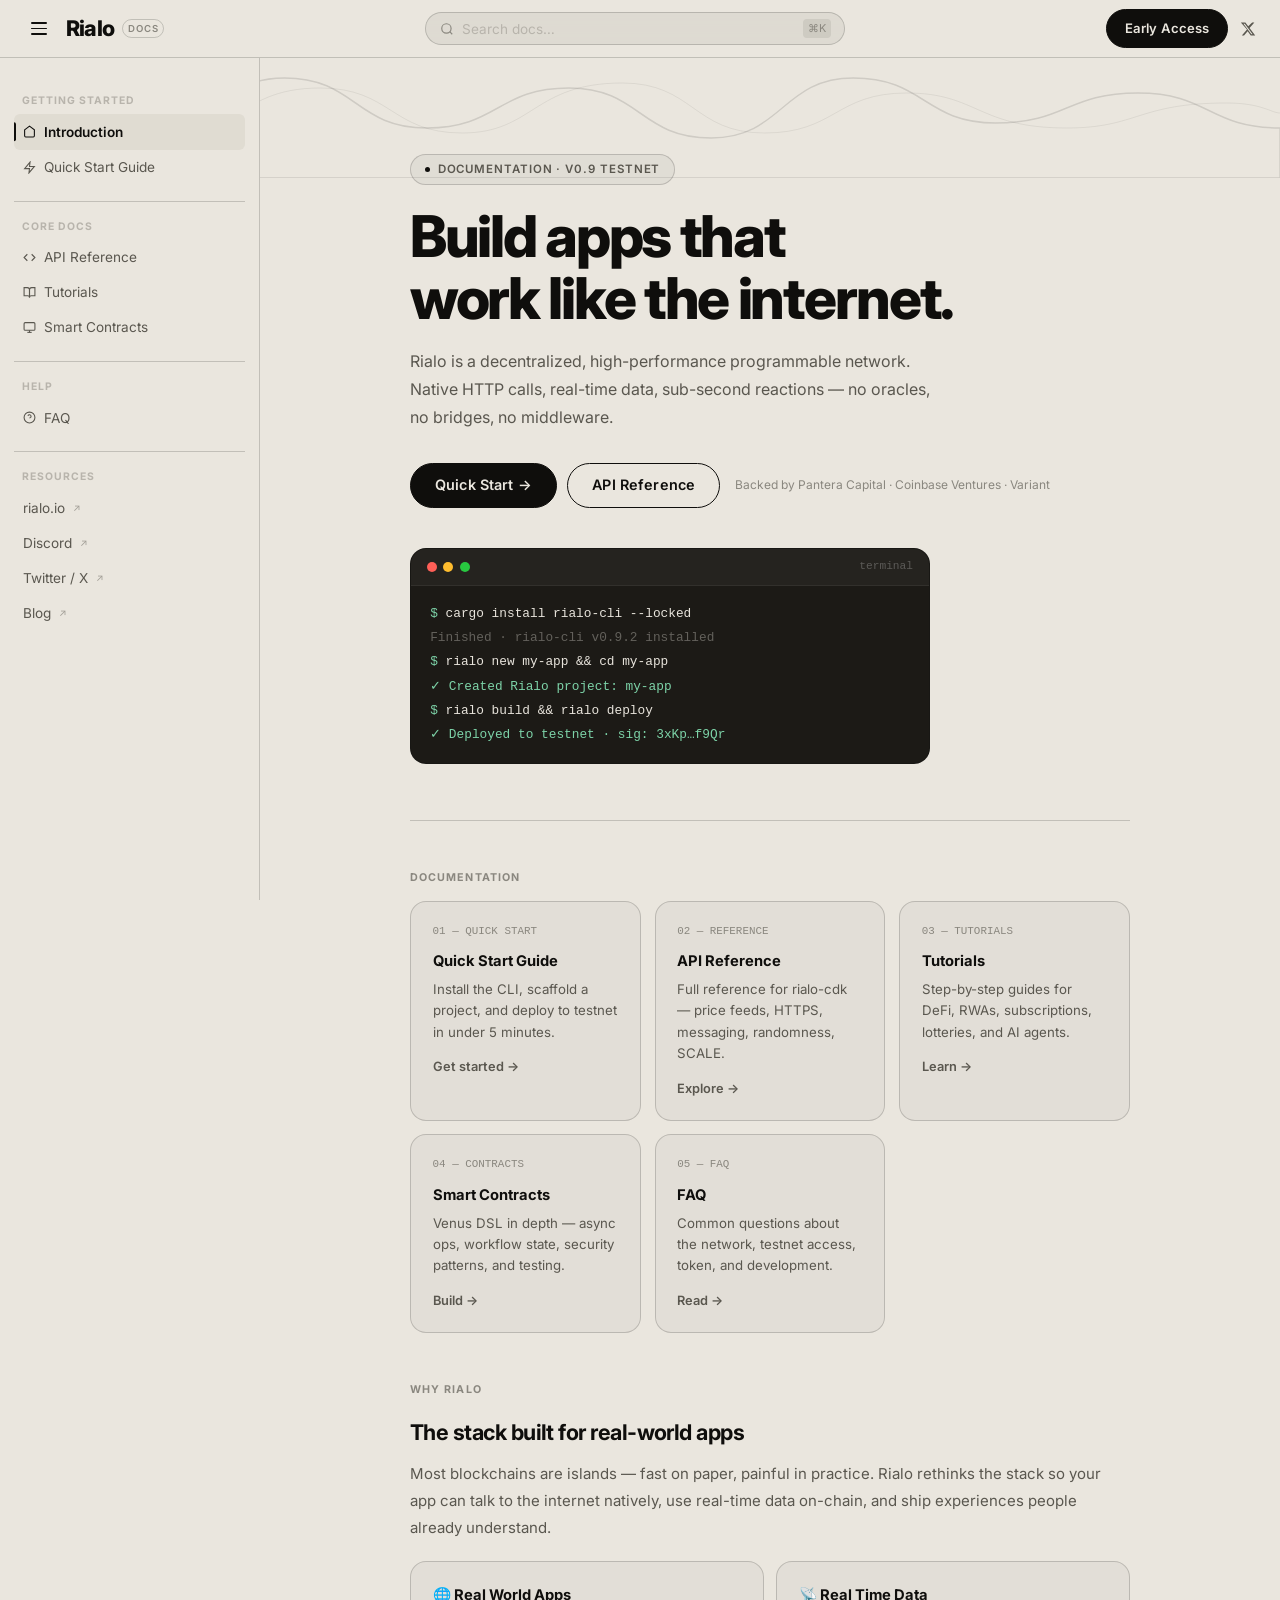
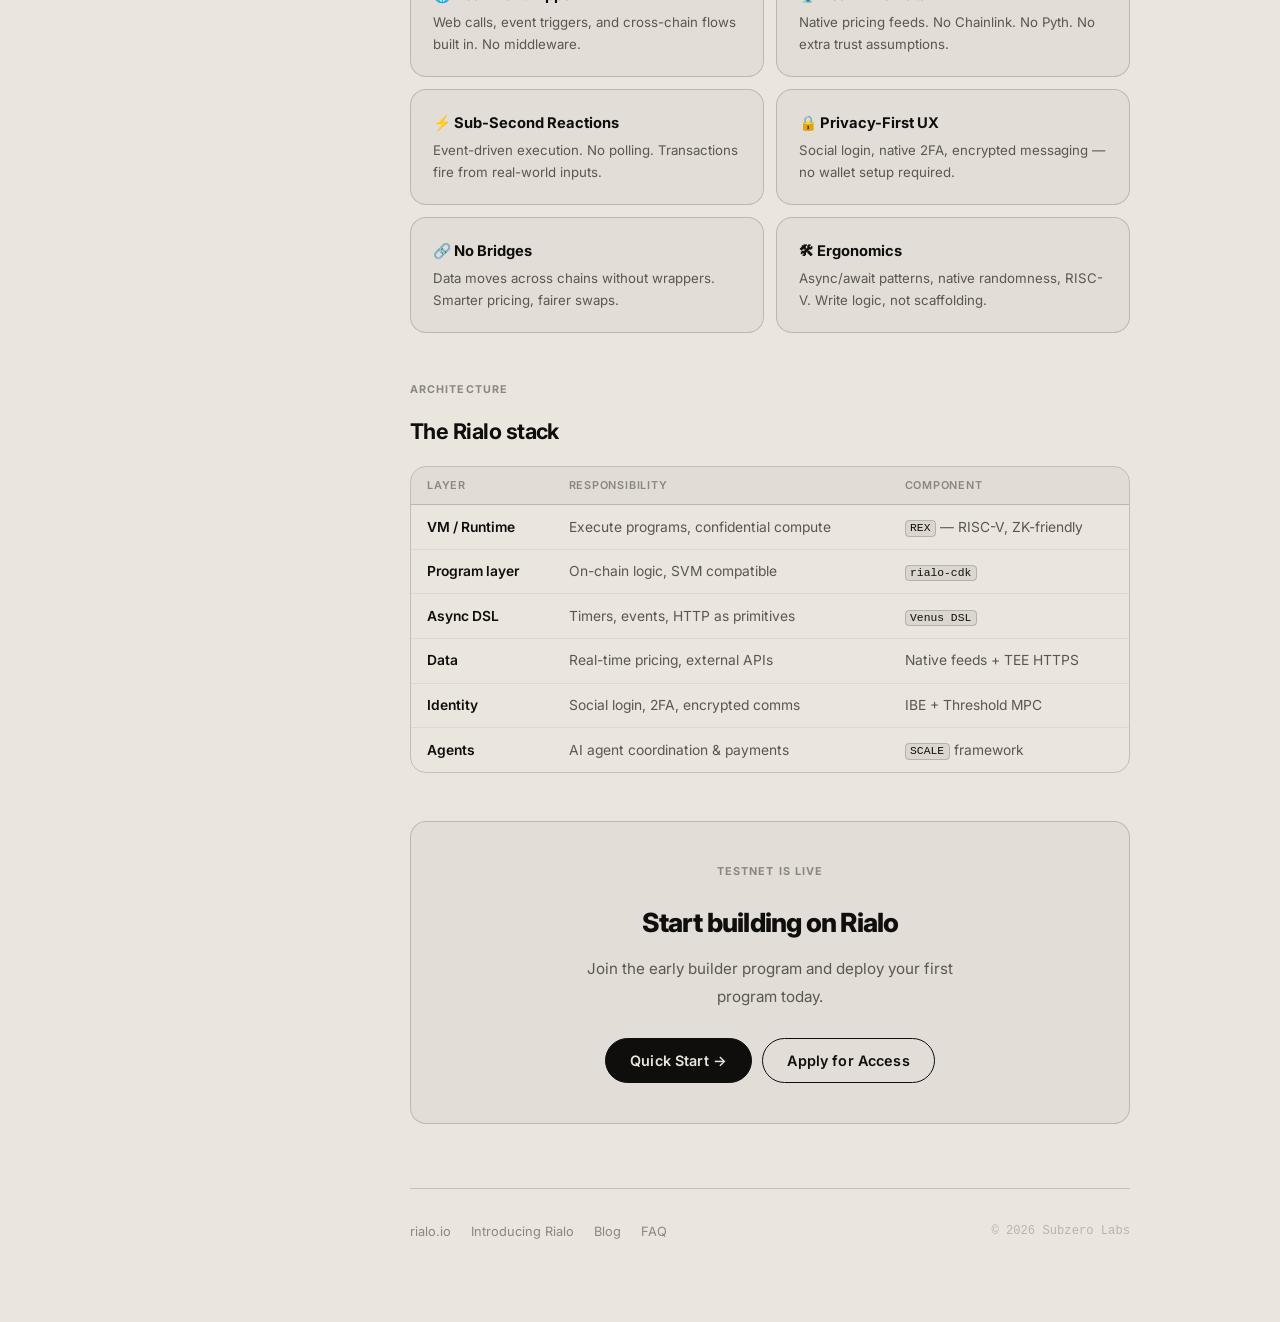
==== index.html @ 0497ee12 "first commit" ====
<!DOCTYPE html>
<html lang="en">
<head>
  <meta charset="UTF-8" /><meta name="viewport" content="width=device-width, initial-scale=1.0" />
  <title>Rialo Doc — The Real World Blockchain</title>
  <link rel="stylesheet" href="assets/css/style.css" />
  <link rel="stylesheet" href="assets/css/prism.css" />
</head>
<body>

<!-- ═══ TOP NAV ═══════════════════════════════════════════════ -->
<header class="topnav">
  <div class="topnav-left">
    <button class="sidebar-toggle" aria-label="Toggle sidebar" onclick="toggleSidebar()">
      <span></span><span></span><span></span>
    </button>
    <!-- Rialo wordmark only -->
    <a href="index.html" class="logo-wrap">
      <span class="logo-name">Rialo</span>
      <span class="logo-badge">Docs</span>
    </a>
  </div>
  <div class="topnav-center">
    <div class="search-bar">
      <svg width="14" height="14" viewBox="0 0 24 24" fill="none" stroke="currentColor" stroke-width="2"><circle cx="11" cy="11" r="8"/><path d="m21 21-4.35-4.35"/></svg>
      <input type="text" placeholder="Search docs…" id="search-input" />
      <kbd>⌘K</kbd>
    </div>
  </div>
  <div class="topnav-right">
    <a href="https://docs.google.com/forms/d/e/1FAIpQLSfc87ZbBI0PSa5FAuRnrfJoK_X7xe_bOUI6Gw5clDwoxgCUlA/viewform" target="_blank" class="btn btn-dark">Early Access</a>
    <a href="https://x.com/rialo_io" target="_blank" class="icon-link" aria-label="X / Twitter">
      <svg width="16" height="16" viewBox="0 0 24 24" fill="currentColor"><path d="M18.244 2.25h3.308l-7.227 8.26 8.502 11.24H16.17l-4.714-6.231-5.401 6.231H2.746l7.73-8.835L1.254 2.25H8.08l4.253 5.622 5.911-5.622Zm-1.161 17.52h1.833L7.084 4.126H5.117z"/></svg>
    </a>
  </div>
</header>

<!-- ═══ WAVY HEADER DECORATION (matches rialo.io style) ══════ -->
<div class="wavy-decoration">
  <svg viewBox="0 0 1440 120" preserveAspectRatio="none" fill="none" xmlns="http://www.w3.org/2000/svg">
    <path d="M0 40 C80 40 80 80 160 80 C240 80 240 20 320 20 C400 20 400 70 480 70 C560 70 560 30 640 30 C720 30 720 80 800 80 C880 80 880 20 960 20 C1040 20 1040 65 1120 65 C1200 65 1200 35 1280 35 C1360 35 1360 70 1440 70 L1440 120 L0 120 Z" stroke="#0f0e0c" stroke-width="1.5" fill="none" opacity="0.12"/>
    <path d="M0 55 C100 55 100 90 180 90 C260 90 260 30 360 30 C440 30 440 75 520 75 C600 75 600 25 700 25 C780 25 780 75 860 75 C940 75 940 35 1020 35 C1100 35 1100 70 1200 70 C1280 70 1280 45 1380 45 C1420 45 1430 55 1440 55" stroke="#0f0e0c" stroke-width="1" fill="none" opacity="0.07"/>
  </svg>
</div>

<!-- ═══ LAYOUT ════════════════════════════════════════════════ -->
<div class="layout">

  <!-- SIDEBAR -->
  <aside class="sidebar" id="sidebar">
    <nav class="sidebar-nav">
      <div class="nav-section">
        <span class="nav-section-title">Getting Started</span>
        <a href="index.html" class="nav-link active">
          <svg width="13" height="13" viewBox="0 0 24 24" fill="none" stroke="currentColor" stroke-width="2"><path d="M3 9l9-7 9 7v11a2 2 0 0 1-2 2H5a2 2 0 0 1-2-2z"/></svg>
          Introduction
        </a>
        <a href="pages/quick-start.html" class="nav-link">
          <svg width="13" height="13" viewBox="0 0 24 24" fill="none" stroke="currentColor" stroke-width="2"><polygon points="13 2 3 14 12 14 11 22 21 10 12 10 13 2"/></svg>
          Quick Start Guide
        </a>
      </div>
      <div class="nav-divider"></div>
      <div class="nav-section">
        <span class="nav-section-title">Core Docs</span>
        <a href="pages/api-reference.html" class="nav-link">
          <svg width="13" height="13" viewBox="0 0 24 24" fill="none" stroke="currentColor" stroke-width="2"><polyline points="16 18 22 12 16 6"/><polyline points="8 6 2 12 8 18"/></svg>
          API Reference
        </a>
        <a href="pages/tutorials.html" class="nav-link">
          <svg width="13" height="13" viewBox="0 0 24 24" fill="none" stroke="currentColor" stroke-width="2"><path d="M2 3h6a4 4 0 0 1 4 4v14a3 3 0 0 0-3-3H2z"/><path d="M22 3h-6a4 4 0 0 0-4 4v14a3 3 0 0 1 3-3h7z"/></svg>
          Tutorials
        </a>
        <a href="pages/smart-contracts.html" class="nav-link">
          <svg width="13" height="13" viewBox="0 0 24 24" fill="none" stroke="currentColor" stroke-width="2"><rect x="2" y="3" width="20" height="14" rx="2"/><line x1="8" y1="21" x2="16" y2="21"/><line x1="12" y1="17" x2="12" y2="21"/></svg>
          Smart Contracts
        </a>
      </div>
      <div class="nav-divider"></div>
      <div class="nav-section">
        <span class="nav-section-title">Help</span>
        <a href="pages/faq.html" class="nav-link">
          <svg width="13" height="13" viewBox="0 0 24 24" fill="none" stroke="currentColor" stroke-width="2"><circle cx="12" cy="12" r="10"/><path d="M9.09 9a3 3 0 0 1 5.83 1c0 2-3 3-3 3"/><line x1="12" y1="17" x2="12.01" y2="17"/></svg>
          FAQ
        </a>
      </div>
      <div class="nav-divider"></div>
      <div class="nav-section">
        <span class="nav-section-title">Resources</span>
        <a href="https://www.rialo.io" target="_blank" class="nav-link nav-external">rialo.io</a>
        <a href="https://discord.gg/rialo" target="_blank" class="nav-link nav-external">Discord</a>
        <a href="https://x.com/rialo_io" target="_blank" class="nav-link nav-external">Twitter / X</a>
        <a href="https://www.rialo.io/blog" target="_blank" class="nav-link nav-external">Blog</a>
      </div>
    </nav>
  </aside>

  <!-- MAIN -->
  <main class="content">
    <div class="content-inner">

      <!-- HERO -->
      <div class="hero">
        <div class="hero-eyebrow"><span class="dot"></span>Documentation · v0.9 Testnet</div>
        <h1 class="hero-title">Build apps that<br>work like the internet.</h1>
        <p class="hero-sub">Rialo is a decentralized, high-performance programmable network. Native HTTP calls, real-time data, sub-second reactions — no oracles, no bridges, no middleware.</p>
        <div class="hero-actions">
          <a href="pages/quick-start.html" class="btn btn-dark btn-lg">Quick Start →</a>
          <a href="pages/api-reference.html" class="btn btn-outline btn-lg">API Reference</a>
          <span class="hero-meta">Backed by Pantera Capital · Coinbase Ventures · Variant</span>
        </div>

        <div class="hero-terminal">
          <div class="terminal-bar">
            <span class="td td-r"></span><span class="td td-y"></span><span class="td td-g"></span>
            <span class="t-title">terminal</span>
          </div>
          <div class="terminal-body">
            <div><span class="t-p">$ </span><span class="t-c">cargo install rialo-cli --locked</span></div>
            <div><span class="t-o">   Finished · rialo-cli v0.9.2 installed</span></div>
            <div><span class="t-p">$ </span><span class="t-c">rialo new my-app && cd my-app</span></div>
            <div><span class="t-s">✓ Created Rialo project: my-app</span></div>
            <div><span class="t-p">$ </span><span class="t-c">rialo build && rialo deploy</span></div>
            <div><span class="t-s">✓ Deployed to testnet · sig: 3xKp…f9Qr</span></div>
          </div>
        </div>
      </div>

      <!-- SECTIONS NAV -->
      <section style="margin-bottom:3rem">
        <span class="section-label">Documentation</span>
        <div class="card-grid" style="margin-top:0.85rem">
          <a href="pages/quick-start.html" class="card">
            <div class="card-num">01 — QUICK START</div>
            <div class="card-title">Quick Start Guide</div>
            <div class="card-body">Install the CLI, scaffold a project, and deploy to testnet in under 5 minutes.</div>
            <div class="card-arrow">Get started →</div>
          </a>
          <a href="pages/api-reference.html" class="card">
            <div class="card-num">02 — REFERENCE</div>
            <div class="card-title">API Reference</div>
            <div class="card-body">Full reference for rialo-cdk — price feeds, HTTPS, messaging, randomness, SCALE.</div>
            <div class="card-arrow">Explore →</div>
          </a>
          <a href="pages/tutorials.html" class="card">
            <div class="card-num">03 — TUTORIALS</div>
            <div class="card-title">Tutorials</div>
            <div class="card-body">Step-by-step guides for DeFi, RWAs, subscriptions, lotteries, and AI agents.</div>
            <div class="card-arrow">Learn →</div>
          </a>
          <a href="pages/smart-contracts.html" class="card">
            <div class="card-num">04 — CONTRACTS</div>
            <div class="card-title">Smart Contracts</div>
            <div class="card-body">Venus DSL in depth — async ops, workflow state, security patterns, and testing.</div>
            <div class="card-arrow">Build →</div>
          </a>
          <a href="pages/faq.html" class="card">
            <div class="card-num">05 — FAQ</div>
            <div class="card-title">FAQ</div>
            <div class="card-body">Common questions about the network, testnet access, token, and development.</div>
            <div class="card-arrow">Read →</div>
          </a>
        </div>
      </section>

      <!-- WHY RIALO -->
      <section style="margin-bottom:3rem">
        <span class="section-label">Why Rialo</span>
        <h2 style="margin-top:0.4rem;margin-bottom:0.6rem">The stack built for real-world apps</h2>
        <p>Most blockchains are islands — fast on paper, painful in practice. Rialo rethinks the stack so your app can talk to the internet natively, use real-time data on-chain, and ship experiences people already understand.</p>

        <div style="display:grid;grid-template-columns:1fr 1fr;gap:0.75rem;margin-top:1.25rem">
          <div class="card"><div class="card-title">🌐 Real World Apps</div><div class="card-body">Web calls, event triggers, and cross-chain flows built in. No middleware.</div></div>
          <div class="card"><div class="card-title">📡 Real Time Data</div><div class="card-body">Native pricing feeds. No Chainlink. No Pyth. No extra trust assumptions.</div></div>
          <div class="card"><div class="card-title">⚡ Sub-Second Reactions</div><div class="card-body">Event-driven execution. No polling. Transactions fire from real-world inputs.</div></div>
          <div class="card"><div class="card-title">🔒 Privacy-First UX</div><div class="card-body">Social login, native 2FA, encrypted messaging — no wallet setup required.</div></div>
          <div class="card"><div class="card-title">🔗 No Bridges</div><div class="card-body">Data moves across chains without wrappers. Smarter pricing, fairer swaps.</div></div>
          <div class="card"><div class="card-title">🛠 Ergonomics</div><div class="card-body">Async/await patterns, native randomness, RISC-V. Write logic, not scaffolding.</div></div>
        </div>
      </section>

      <!-- STACK TABLE -->
      <section style="margin-bottom:3rem">
        <span class="section-label">Architecture</span>
        <h2 style="margin-top:0.4rem;margin-bottom:0.6rem">The Rialo stack</h2>
        <div class="table-wrap">
          <table>
            <thead><tr><th>Layer</th><th>Responsibility</th><th>Component</th></tr></thead>
            <tbody>
              <tr><td><strong>VM / Runtime</strong></td><td>Execute programs, confidential compute</td><td><code>REX</code> — RISC-V, ZK-friendly</td></tr>
              <tr><td><strong>Program layer</strong></td><td>On-chain logic, SVM compatible</td><td><code>rialo-cdk</code></td></tr>
              <tr><td><strong>Async DSL</strong></td><td>Timers, events, HTTP as primitives</td><td><code>Venus DSL</code></td></tr>
              <tr><td><strong>Data</strong></td><td>Real-time pricing, external APIs</td><td>Native feeds + TEE HTTPS</td></tr>
              <tr><td><strong>Identity</strong></td><td>Social login, 2FA, encrypted comms</td><td>IBE + Threshold MPC</td></tr>
              <tr><td><strong>Agents</strong></td><td>AI agent coordination &amp; payments</td><td><code>SCALE</code> framework</td></tr>
            </tbody>
          </table>
        </div>
      </section>

      <!-- CTA -->
      <section style="margin-bottom:1rem">
        <div style="border:1px solid var(--border);border-radius:var(--radius-lg);padding:2.5rem;text-align:center;background:rgba(15,14,12,0.03);">
          <p style="font-size:0.68rem;font-weight:700;letter-spacing:0.1em;text-transform:uppercase;color:var(--ink-light);margin-bottom:0.75rem">Testnet is live</p>
          <h2 style="margin:0 0 0.65rem;font-size:1.65rem;font-weight:800;letter-spacing:-0.03em">Start building on Rialo</h2>
          <p style="max-width:400px;margin:0 auto 1.75rem;font-size:0.95rem">Join the early builder program and deploy your first program today.</p>
          <div style="display:flex;gap:0.65rem;justify-content:center;flex-wrap:wrap">
            <a href="pages/quick-start.html" class="btn btn-dark btn-lg">Quick Start →</a>
            <a href="https://docs.google.com/forms/d/e/1FAIpQLSfc87ZbBI0PSa5FAuRnrfJoK_X7xe_bOUI6Gw5clDwoxgCUlA/viewform" target="_blank" class="btn btn-outline btn-lg">Apply for Access</a>
          </div>
        </div>
      </section>

      <footer class="doc-footer">
        <div class="footer-inner">
          <div class="footer-links">
            <a href="https://www.rialo.io" target="_blank">rialo.io</a>
            <a href="https://www.rialo.io/posts/introducing-rialo" target="_blank">Introducing Rialo</a>
            <a href="https://www.rialo.io/blog" target="_blank">Blog</a>
            <a href="pages/faq.html">FAQ</a>
          </div>
          <span class="footer-copy">© 2026 Subzero Labs</span>
        </div>
      </footer>

    </div>
  </main>
</div>

<script src="assets/js/prism.js"></script>
<script src="assets/js/main.js"></script>
</body>
</html>
---- assets/css/style.css ----
/* ============================================================
   RIALO DOC — Authentic rialo.io Brand
   Warm cream bg · black ink · wavy lines · editorial
   ============================================================ */

@import url('https://fonts.googleapis.com/css2?family=Inter:ital,opsz,wght@0,14..32,300;0,14..32,400;0,14..32,500;0,14..32,600;0,14..32,700;0,14..32,800;0,14..32,900;1,14..32,400&display=swap');

*, *::before, *::after { box-sizing: border-box; margin: 0; padding: 0; }

:root {
  /* === Rialo Brand (from screenshot) === */
  --cream:        #eae6de;
  --cream-dark:   #e0dcd2;
  --cream-darker: #d6d1c7;
  --ink:          #0f0e0c;
  --ink-soft:     #2a2823;
  --ink-mid:      #5a574f;
  --ink-light:    #8a877f;
  --ink-faint:    #b8b4ac;

  /* Borders */
  --border:       rgba(15,14,12,0.18);
  --border-mid:   rgba(15,14,12,0.10);
  --border-light: rgba(15,14,12,0.06);

  /* Layout */
  --sidebar-width:  260px;
  --topnav-height:  58px;
  --radius-sm:      6px;
  --radius:         10px;
  --radius-lg:      16px;
  --radius-pill:    999px;
  --transition:     0.16s ease;

  /* Code */
  --code-bg:      #1c1a16;
  --code-border:  rgba(15,14,12,0.25);
}

html { scroll-behavior: smooth; }

body {
  font-family: 'Inter', -apple-system, BlinkMacSystemFont, sans-serif;
  background: var(--cream);
  color: var(--ink);
  line-height: 1.65;
  font-size: 15px;
  -webkit-font-smoothing: antialiased;
}

a { color: var(--ink); text-decoration: none; transition: opacity var(--transition); }
a:hover { opacity: 0.65; }

code, pre {
  font-family: 'JetBrains Mono', 'Fira Code', 'Consolas', monospace;
}

::-webkit-scrollbar { width: 5px; }
::-webkit-scrollbar-track { background: var(--cream); }
::-webkit-scrollbar-thumb { background: var(--ink-faint); border-radius: 3px; }

/* ============================================================
   RIALO LOGO MARK
   ============================================================ */
.rialo-mark {
  width: 20px; height: 26px;
  display: flex; align-items: center; justify-content: center;
  flex-shrink: 0;
}
.rialo-mark svg { width: 20px; height: 26px; }

.logo-wrap {
  display: flex; align-items: center; gap: 0.4rem;
  text-decoration: none; color: var(--ink);
}
.logo-name {
  font-size: 1.35rem; font-weight: 800;
  letter-spacing: -0.035em; color: var(--ink);
}
.logo-badge {
  font-size: 0.6rem; font-weight: 600; letter-spacing: 0.07em;
  text-transform: uppercase; color: var(--ink-light);
  border: 1px solid var(--border); border-radius: var(--radius-pill);
  padding: 0.1em 0.55em; margin-left: 0.1rem;
}

/* ============================================================
   TOP NAV
   ============================================================ */
.topnav {
  position: fixed; top: 0; left: 0; right: 0;
  height: var(--topnav-height);
  background: rgba(234, 230, 222, 0.92);
  backdrop-filter: blur(12px);
  -webkit-backdrop-filter: blur(12px);
  border-bottom: 1px solid var(--border);
  display: flex; align-items: center; justify-content: space-between;
  padding: 0 1.5rem; z-index: 1000; gap: 1rem;
}
.topnav-left  { display: flex; align-items: center; gap: 0.75rem; flex-shrink: 0; }
.topnav-center { flex: 1; max-width: 420px; }
.topnav-right { display: flex; align-items: center; gap: 0.75rem; flex-shrink: 0; }

/* Hamburger */
.sidebar-toggle {
  background: none; border: none; cursor: pointer;
  display: flex; flex-direction: column; gap: 4px;
  padding: 7px; border-radius: var(--radius-sm);
  transition: background var(--transition);
}
.sidebar-toggle:hover { background: var(--cream-dark); }
.sidebar-toggle span { display: block; width: 16px; height: 1.5px; background: var(--ink); border-radius: 2px; }

/* Search */
.search-bar {
  display: flex; align-items: center; gap: 0.5rem;
  background: rgba(15,14,12,0.05);
  border: 1px solid var(--border);
  border-radius: var(--radius-pill); padding: 0.35rem 0.85rem;
  width: 100%; transition: border-color var(--transition), box-shadow var(--transition);
}
.search-bar:focus-within {
  border-color: var(--ink-mid);
  box-shadow: 0 0 0 3px rgba(15,14,12,0.07);
  background: rgba(15,14,12,0.04);
}
.search-bar svg { color: var(--ink-light); flex-shrink: 0; }
.search-bar input { flex: 1; background: none; border: none; outline: none; color: var(--ink); font-size: 0.85rem; font-family: inherit; }
.search-bar input::placeholder { color: var(--ink-faint); }
.search-bar kbd {
  background: rgba(15,14,12,0.08); border-radius: 4px;
  padding: 1px 5px; font-size: 0.68rem; color: var(--ink-light); font-family: inherit; flex-shrink: 0;
}

/* Buttons */
.btn {
  display: inline-flex; align-items: center; gap: 0.4rem;
  padding: 0.45rem 1.1rem; font-size: 0.82rem; font-weight: 600;
  border-radius: var(--radius-pill); border: 1.5px solid var(--ink);
  cursor: pointer; text-decoration: none; font-family: inherit;
  transition: background var(--transition), color var(--transition);
  letter-spacing: 0.01em;
}
.btn-dark { background: var(--ink); color: var(--cream); border-color: var(--ink); }
.btn-dark:hover { background: var(--ink-soft); opacity: 1; }
.btn-outline { background: transparent; color: var(--ink); border-color: var(--ink); }
.btn-outline:hover { background: var(--ink); color: var(--cream); opacity: 1; }
.btn-lg { padding: 0.6rem 1.5rem; font-size: 0.9rem; }

.icon-link { color: var(--ink-mid); display: flex; align-items: center; }
.icon-link:hover { color: var(--ink); opacity: 1; }

/* ============================================================
   WAVY DECORATION  (matches screenshot header)
   ============================================================ */
.wavy-decoration {
  width: 100%; overflow: hidden; pointer-events: none;
  position: absolute; top: var(--topnav-height); left: 0; right: 0;
  height: 120px; z-index: 0;
}
.wavy-decoration svg { width: 100%; height: 100%; }

/* ============================================================
   LAYOUT
   ============================================================ */
.layout { display: flex; padding-top: var(--topnav-height); min-height: 100vh; }

/* ============================================================
   SIDEBAR
   ============================================================ */
.sidebar {
  position: fixed; top: var(--topnav-height); left: 0;
  width: var(--sidebar-width);
  height: calc(100vh - var(--topnav-height));
  overflow-y: auto;
  background: var(--cream);
  border-right: 1px solid var(--border);
  padding: 1.5rem 0 3rem; z-index: 900;
  transition: transform var(--transition);
}
.sidebar.hidden { transform: translateX(-100%); }

.sidebar-nav { display: flex; flex-direction: column; }
.nav-section { padding: 0 0.85rem 0.65rem; }
.nav-section-title {
  display: block; font-size: 0.65rem; font-weight: 700;
  letter-spacing: 0.1em; text-transform: uppercase;
  color: var(--ink-faint); padding: 0.65rem 0.5rem 0.3rem;
}
.nav-link {
  display: flex; align-items: center; gap: 0.5rem;
  padding: 0.4rem 0.6rem; font-size: 0.85rem;
  color: var(--ink-mid); border-radius: var(--radius-sm);
  transition: background var(--transition), color var(--transition);
  position: relative;
}
.nav-link:hover { background: var(--cream-dark); color: var(--ink); opacity: 1; }
.nav-link.active {
  background: var(--cream-dark);
  color: var(--ink); font-weight: 600;
}
.nav-link.active::before {
  content: ""; position: absolute; left: 0; top: 50%;
  transform: translateY(-50%); width: 2px; height: 55%;
  background: var(--ink); border-radius: 0 2px 2px 0;
}
.nav-external::after { content: " ↗"; font-size: 0.72em; opacity: 0.5; }
.nav-divider { height: 1px; background: var(--border); margin: 0.35rem 0.85rem; }

/* ============================================================
   MAIN CONTENT
   ============================================================ */
.content { margin-left: var(--sidebar-width); flex: 1; min-width: 0; }
.content-inner { max-width: 800px; margin: 0 auto; padding: 3.5rem 2.5rem 5rem; }

/* ============================================================
   HERO  — cream editorial style
   ============================================================ */
.hero { padding: 2.5rem 0 3.5rem; border-bottom: 1px solid var(--border); margin-bottom: 3rem; }

.hero-eyebrow {
  display: inline-flex; align-items: center; gap: 0.5rem;
  font-size: 0.72rem; font-weight: 600; letter-spacing: 0.08em;
  text-transform: uppercase; color: var(--ink-mid);
  margin-bottom: 1.25rem;
  border: 1px solid var(--border);
  border-radius: var(--radius-pill);
  padding: 0.3rem 0.85rem;
  background: rgba(15,14,12,0.04);
}
.hero-eyebrow .dot {
  width: 5px; height: 5px; border-radius: 50%;
  background: var(--ink); animation: blink 2s infinite;
}
@keyframes blink { 0%,100%{opacity:1;} 50%{opacity:0.3;} }

.hero-title {
  font-size: clamp(2.4rem, 5vw, 3.6rem);
  font-weight: 800; letter-spacing: -0.04em;
  line-height: 1.08; color: var(--ink);
  margin-bottom: 1.1rem; max-width: 680px;
}
.hero-sub {
  font-size: 1rem; color: var(--ink-mid);
  max-width: 520px; line-height: 1.75; margin-bottom: 2rem;
}
.hero-actions { display: flex; gap: 0.65rem; flex-wrap: wrap; align-items: center; }
.hero-meta { font-size: 0.75rem; color: var(--ink-light); margin-left: 0.25rem; }

/* Terminal block */
.hero-terminal {
  margin-top: 2.5rem;
  background: var(--code-bg);
  border: 1px solid var(--code-border);
  border-radius: var(--radius-lg);
  overflow: hidden; max-width: 520px;
}
.terminal-bar {
  display: flex; align-items: center; gap: 0.4rem;
  padding: 0.55rem 1rem;
  background: rgba(255,255,255,0.04);
  border-bottom: 1px solid rgba(255,255,255,0.06);
}
.td { width: 10px; height: 10px; border-radius: 50%; }
.td-r { background: #ff5f57; }
.td-y { background: #febc2e; }
.td-g { background: #28c840; }
.t-title { font-size: 0.7rem; color: rgba(255,255,255,0.25); margin-left: auto; font-family: 'JetBrains Mono', monospace; }
.terminal-body { padding: 1rem 1.2rem; font-family: 'JetBrains Mono', monospace; font-size: 0.8rem; line-height: 1.9; }
.t-p { color: #7dd3a8; }
.t-c { color: #e8e4dc; }
.t-o { color: rgba(232,228,220,0.35); }
.t-s { color: #7dd3a8; }

/* ============================================================
   TYPOGRAPHY
   ============================================================ */
h2 {
  font-size: 1.35rem; font-weight: 700; letter-spacing: -0.025em;
  color: var(--ink); margin: 2.5rem 0 0.8rem; padding-top: 0.5rem;
}
h3 { font-size: 1rem; font-weight: 700; color: var(--ink); margin: 1.75rem 0 0.55rem; }
h4 { font-size: 0.78rem; font-weight: 700; color: var(--ink-light); letter-spacing: 0.08em; text-transform: uppercase; margin: 1.5rem 0 0.4rem; }

p { color: var(--ink-mid); line-height: 1.8; margin-bottom: 1rem; }
ul, ol { color: var(--ink-mid); padding-left: 1.4rem; margin-bottom: 1rem; line-height: 1.8; }
li { margin-bottom: 0.3rem; }
li strong, strong { color: var(--ink); font-weight: 600; }
.inline-link { color: var(--ink); text-decoration: underline; text-decoration-thickness: 1px; text-underline-offset: 3px; }
.inline-link:hover { opacity: 0.65; }

/* PAGE HEADER */
.page-header { padding-bottom: 2rem; border-bottom: 1px solid var(--border); margin-bottom: 2.5rem; }
.breadcrumb { font-size: 0.78rem; color: var(--ink-light); margin-bottom: 0.65rem; display: flex; align-items: center; gap: 0.35rem; }
.breadcrumb a { color: var(--ink-light); }
.breadcrumb a:hover { color: var(--ink); opacity: 1; }
.breadcrumb .sep { opacity: 0.4; }
.page-header h1 {
  font-size: clamp(1.9rem, 4vw, 2.6rem);
  font-weight: 800; letter-spacing: -0.035em;
  line-height: 1.1; color: var(--ink); margin-bottom: 0.75rem;
}
.page-header .lead { font-size: 0.975rem; color: var(--ink-mid); max-width: 580px; line-height: 1.75; }

/* TOC */
.toc { background: rgba(15,14,12,0.04); border: 1px solid var(--border); border-radius: var(--radius-lg); padding: 1rem 1.25rem; margin-bottom: 2rem; }
.toc-title { font-size: 0.67rem; font-weight: 700; letter-spacing: 0.09em; text-transform: uppercase; color: var(--ink-light); margin-bottom: 0.6rem; }
.toc ul { list-style: none; padding: 0; margin: 0; }
.toc li { margin-bottom: 0.28rem; }
.toc a { color: var(--ink-mid); font-size: 0.83rem; }
.toc a:hover { color: var(--ink); opacity: 1; }
.toc .sub { padding-left: 1rem; font-size: 0.79rem; }

/* SECTION LABEL */
.section-label { font-size: 0.67rem; font-weight: 700; letter-spacing: 0.1em; text-transform: uppercase; color: var(--ink-light); display: block; margin-bottom: 0.5rem; }

/* ============================================================
   CARDS
   ============================================================ */
.card-grid { display: grid; grid-template-columns: repeat(auto-fill, minmax(210px, 1fr)); gap: 0.85rem; }
.card-grid-2 { grid-template-columns: repeat(auto-fill, minmax(260px, 1fr)); }

.card {
  background: rgba(15,14,12,0.03);
  border: 1px solid var(--border);
  border-radius: var(--radius-lg); padding: 1.3rem 1.35rem;
  display: block; color: inherit;
  transition: background var(--transition), border-color var(--transition), transform var(--transition);
}
.card:hover { background: rgba(15,14,12,0.06); border-color: rgba(15,14,12,0.3); transform: translateY(-1px); opacity: 1; }
.card-num { font-family: 'JetBrains Mono', monospace; font-size: 0.68rem; color: var(--ink-light); margin-bottom: 0.55rem; }
.card-icon { font-size: 1.4rem; margin-bottom: 0.55rem; }
.card-title { font-size: 0.92rem; font-weight: 700; color: var(--ink); margin-bottom: 0.35rem; }
.card-body { font-size: 0.83rem; color: var(--ink-mid); line-height: 1.6; }
.card-arrow { margin-top: 0.85rem; font-size: 0.8rem; color: var(--ink-mid); font-weight: 600; }

/* ============================================================
   CODE BLOCKS
   ============================================================ */
.code-block {
  background: var(--code-bg);
  border: 1px solid var(--code-border);
  border-radius: var(--radius-lg); overflow: hidden; margin: 1rem 0;
}
.code-header {
  display: flex; align-items: center; justify-content: space-between;
  padding: 0.45rem 1rem;
  background: rgba(255,255,255,0.04);
  border-bottom: 1px solid rgba(255,255,255,0.06);
}
.code-filename { font-family: 'JetBrains Mono', monospace; font-size: 0.72rem; color: rgba(232,228,220,0.4); }
.code-lang { font-size: 0.67rem; font-weight: 700; color: rgba(232,228,220,0.35); text-transform: uppercase; letter-spacing: 0.06em; }
.copy-btn {
  background: none; border: 1px solid rgba(255,255,255,0.12);
  color: rgba(232,228,220,0.4); font-size: 0.7rem; padding: 0.16rem 0.55rem;
  border-radius: 4px; cursor: pointer; transition: all var(--transition); font-family: inherit;
}
.copy-btn:hover { border-color: rgba(255,255,255,0.3); color: rgba(232,228,220,0.8); }
.copy-btn.copied { border-color: #7dd3a8; color: #7dd3a8; }
.code-block pre { margin: 0; padding: 1.1rem 1.25rem; overflow-x: auto; font-size: 0.81rem; line-height: 1.75; }

/* Inline code — light version on cream bg */
p code, li code, td code, h3 code {
  background: rgba(15,14,12,0.07);
  border: 1px solid var(--border);
  padding: 0.1em 0.4em; border-radius: 4px;
  font-size: 0.82em; color: var(--ink);
  font-family: 'JetBrains Mono', monospace;
}

/* ============================================================
   CALLOUTS
   ============================================================ */
.callout {
  border-radius: var(--radius-lg); padding: 0.9rem 1.1rem;
  margin: 1.1rem 0; border: 1px solid; display: flex; gap: 0.8rem;
}
.callout-icon { font-size: 0.95rem; flex-shrink: 0; margin-top: 0.1rem; }
.callout-body { flex: 1; }
.callout-body p { margin: 0; font-size: 0.87rem; }
.callout-title { font-weight: 700; font-size: 0.8rem; margin-bottom: 0.2rem; }
.callout-info    { background: rgba(15,14,12,0.04); border-color: var(--border); }
.callout-info .callout-title { color: var(--ink); }
.callout-warning { background: rgba(180,120,0,0.06); border-color: rgba(180,120,0,0.25); }
.callout-warning .callout-title { color: #8a6000; }
.callout-tip     { background: rgba(0,100,60,0.06); border-color: rgba(0,100,60,0.2); }
.callout-tip .callout-title { color: #005a30; }
.callout-danger  { background: rgba(180,0,0,0.05); border-color: rgba(180,0,0,0.2); }
.callout-danger .callout-title { color: #8a0000; }

/* ============================================================
   TABLES
   ============================================================ */
.table-wrap { overflow-x: auto; margin: 1rem 0; border: 1px solid var(--border); border-radius: var(--radius-lg); }
table { width: 100%; border-collapse: collapse; font-size: 0.865rem; }
thead tr { border-bottom: 1px solid var(--border); background: rgba(15,14,12,0.04); }
th { text-align: left; padding: 0.6rem 1rem; color: var(--ink-light); font-weight: 600; font-size: 0.68rem; letter-spacing: 0.07em; text-transform: uppercase; }
td { padding: 0.65rem 1rem; color: var(--ink-mid); border-bottom: 1px solid var(--border-light); vertical-align: top; }
tr:last-child td { border-bottom: none; }
tbody tr:hover td { background: rgba(15,14,12,0.03); }

/* ============================================================
   BADGES
   ============================================================ */
.badge { display: inline-block; padding: 0.12em 0.55em; border-radius: var(--radius-pill); font-size: 0.67rem; font-weight: 700; letter-spacing: 0.04em; text-transform: uppercase; vertical-align: middle; border: 1px solid; }
.badge-dark   { background: var(--ink); color: var(--cream); border-color: var(--ink); }
.badge-muted  { background: transparent; color: var(--ink-light); border-color: var(--border); }
.badge-green  { background: rgba(0,100,60,0.08); color: #005a30; border-color: rgba(0,100,60,0.25); }
.badge-orange { background: rgba(180,120,0,0.08); color: #7a5200; border-color: rgba(180,120,0,0.25); }

/* ============================================================
   STEPS
   ============================================================ */
.steps { display: flex; flex-direction: column; gap: 1.5rem; margin: 1.5rem 0; }
.step { display: flex; gap: 1rem; }
.step-num {
  flex-shrink: 0; width: 28px; height: 28px;
  background: var(--ink); color: var(--cream);
  border-radius: 50%; display: flex; align-items: center; justify-content: center;
  font-size: 0.75rem; font-weight: 800; margin-top: 0.15rem;
  font-family: 'JetBrains Mono', monospace;
}
.step-content h3 { margin-top: 0; }
.step-content p { margin-bottom: 0.5rem; }

/* ============================================================
   API METHOD
   ============================================================ */
.api-method { border: 1px solid var(--border); border-radius: var(--radius-lg); margin-bottom: 1.25rem; overflow: hidden; }
.api-method-header {
  display: flex; align-items: center; gap: 0.65rem;
  padding: 0.75rem 1rem;
  background: rgba(15,14,12,0.04);
  border-bottom: 1px solid var(--border);
}
.method-tag { font-family: 'JetBrains Mono', monospace; font-size: 0.7rem; font-weight: 700; padding: 0.18em 0.55em; border-radius: 4px; text-transform: uppercase; }
.method-fn  { background: rgba(15,14,12,0.1); color: var(--ink); }
.method-get { background: rgba(0,100,60,0.1); color: #005a30; }
.method-post{ background: rgba(180,120,0,0.1); color: #7a5200; }
.api-path { font-family: 'JetBrains Mono', monospace; font-size: 0.83rem; color: var(--ink); }
.api-method-body { padding: 0.9rem 1rem; }
.api-method-body p { font-size: 0.87rem; margin-bottom: 0.5rem; }

/* ============================================================
   PAGE NAV + FOOTER
   ============================================================ */
.page-nav { display: flex; justify-content: space-between; gap: 1rem; margin-top: 3rem; padding-top: 2rem; border-top: 1px solid var(--border); flex-wrap: wrap; }
.page-nav-item {
  display: flex; flex-direction: column;
  border: 1px solid var(--border); border-radius: var(--radius-lg);
  padding: 0.85rem 1.1rem; min-width: 150px; max-width: 260px; flex: 1;
  transition: background var(--transition), border-color var(--transition);
}
.page-nav-item:hover { background: rgba(15,14,12,0.04); border-color: rgba(15,14,12,0.3); opacity: 1; }
.page-nav-label { font-size: 0.68rem; font-weight: 700; letter-spacing: 0.07em; text-transform: uppercase; color: var(--ink-light); margin-bottom: 0.22rem; }
.page-nav-title { font-size: 0.88rem; font-weight: 600; color: var(--ink); }
.page-nav-item.next { text-align: right; margin-left: auto; }

.doc-footer { margin-top: 4rem; padding-top: 2rem; border-top: 1px solid var(--border); }
.footer-inner { display: flex; justify-content: space-between; align-items: center; flex-wrap: wrap; gap: 1rem; }
.footer-links { display: flex; gap: 1.25rem; flex-wrap: wrap; }
.footer-links a { font-size: 0.8rem; color: var(--ink-light); }
.footer-links a:hover { color: var(--ink); opacity: 1; }
.footer-copy { font-size: 0.76rem; color: var(--ink-faint); font-family: 'JetBrains Mono', monospace; }

/* ============================================================
   FAQ
   ============================================================ */
.faq-item { border: 1px solid var(--border); border-radius: var(--radius-lg); margin-bottom: 0.6rem; overflow: hidden; }
.faq-q { display: flex; justify-content: space-between; align-items: center; gap: 1rem; padding: 0.9rem 1.1rem; cursor: pointer; font-weight: 600; font-size: 0.88rem; color: var(--ink); background: rgba(15,14,12,0.03); user-select: none; transition: background var(--transition); }
.faq-q:hover { background: rgba(15,14,12,0.06); }
.faq-chevron { flex-shrink: 0; color: var(--ink-light); transition: transform 0.2s; width: 17px; height: 17px; }
.faq-item.open .faq-chevron { transform: rotate(180deg); }
.faq-a { display: none; padding: 0 1.1rem 1rem; background: rgba(15,14,12,0.02); border-top: 1px solid var(--border-mid); }
.faq-a p { margin-top: 0.8rem; font-size: 0.88rem; margin-bottom: 0; }
.faq-a ul { margin-top: 0.5rem; font-size: 0.88rem; }
.faq-item.open .faq-a { display: block; }

/* ============================================================
   RESPONSIVE
   ============================================================ */
@media (max-width: 900px) {
  .sidebar { transform: translateX(-100%); }
  .sidebar.open { transform: translateX(0); box-shadow: 4px 0 24px rgba(15,14,12,0.12); }
  .content { margin-left: 0; }
  .topnav-center { display: none; }
}
@media (max-width: 600px) {
  .content-inner { padding: 2rem 1.1rem 3rem; }
  .hero-title { font-size: 2rem; }
  .card-grid { grid-template-columns: 1fr; }
  .topnav-right .btn-dark { display: none; }
}
---- assets/css/prism.css ----
/* Prism.js dark theme tuned for Rialo Docs */
code[class*="language-"], pre[class*="language-"] {
  color: #c9d1e0; background: none;
  text-shadow: none; font-family: "JetBrains Mono","Fira Code","Consolas",monospace;
  font-size: 0.85rem; text-align: left; white-space: pre; word-spacing: normal;
  word-break: normal; word-wrap: normal; line-height: 1.7;
  tab-size: 2; hyphens: none;
}
pre[class*="language-"] { overflow: auto; }

.token.comment, .token.prolog, .token.doctype, .token.cdata { color: #5c6370; }
.token.punctuation { color: #7a8094; }
.token.namespace { opacity: .7; }
.token.property, .token.tag, .token.boolean, .token.number, .token.constant { color: #e5c07b; }
.token.symbol, .token.deleted { color: #e06c75; }
.token.selector, .token.attr-name, .token.string, .token.char, .token.builtin, .token.inserted { color: #98c379; }
.token.operator, .token.entity, .token.url { color: #56b6c2; }
.token.atrule, .token.attr-value, .token.keyword { color: #c678dd; }
.token.function { color: #61afef; }
.token.regex, .token.important, .token.variable { color: #e5c07b; }
.token.important, .token.bold { font-weight: bold; }
.token.italic { font-style: italic; }
.token.class-name { color: #e5c07b; }
.token.macro { color: #6c63ff; }
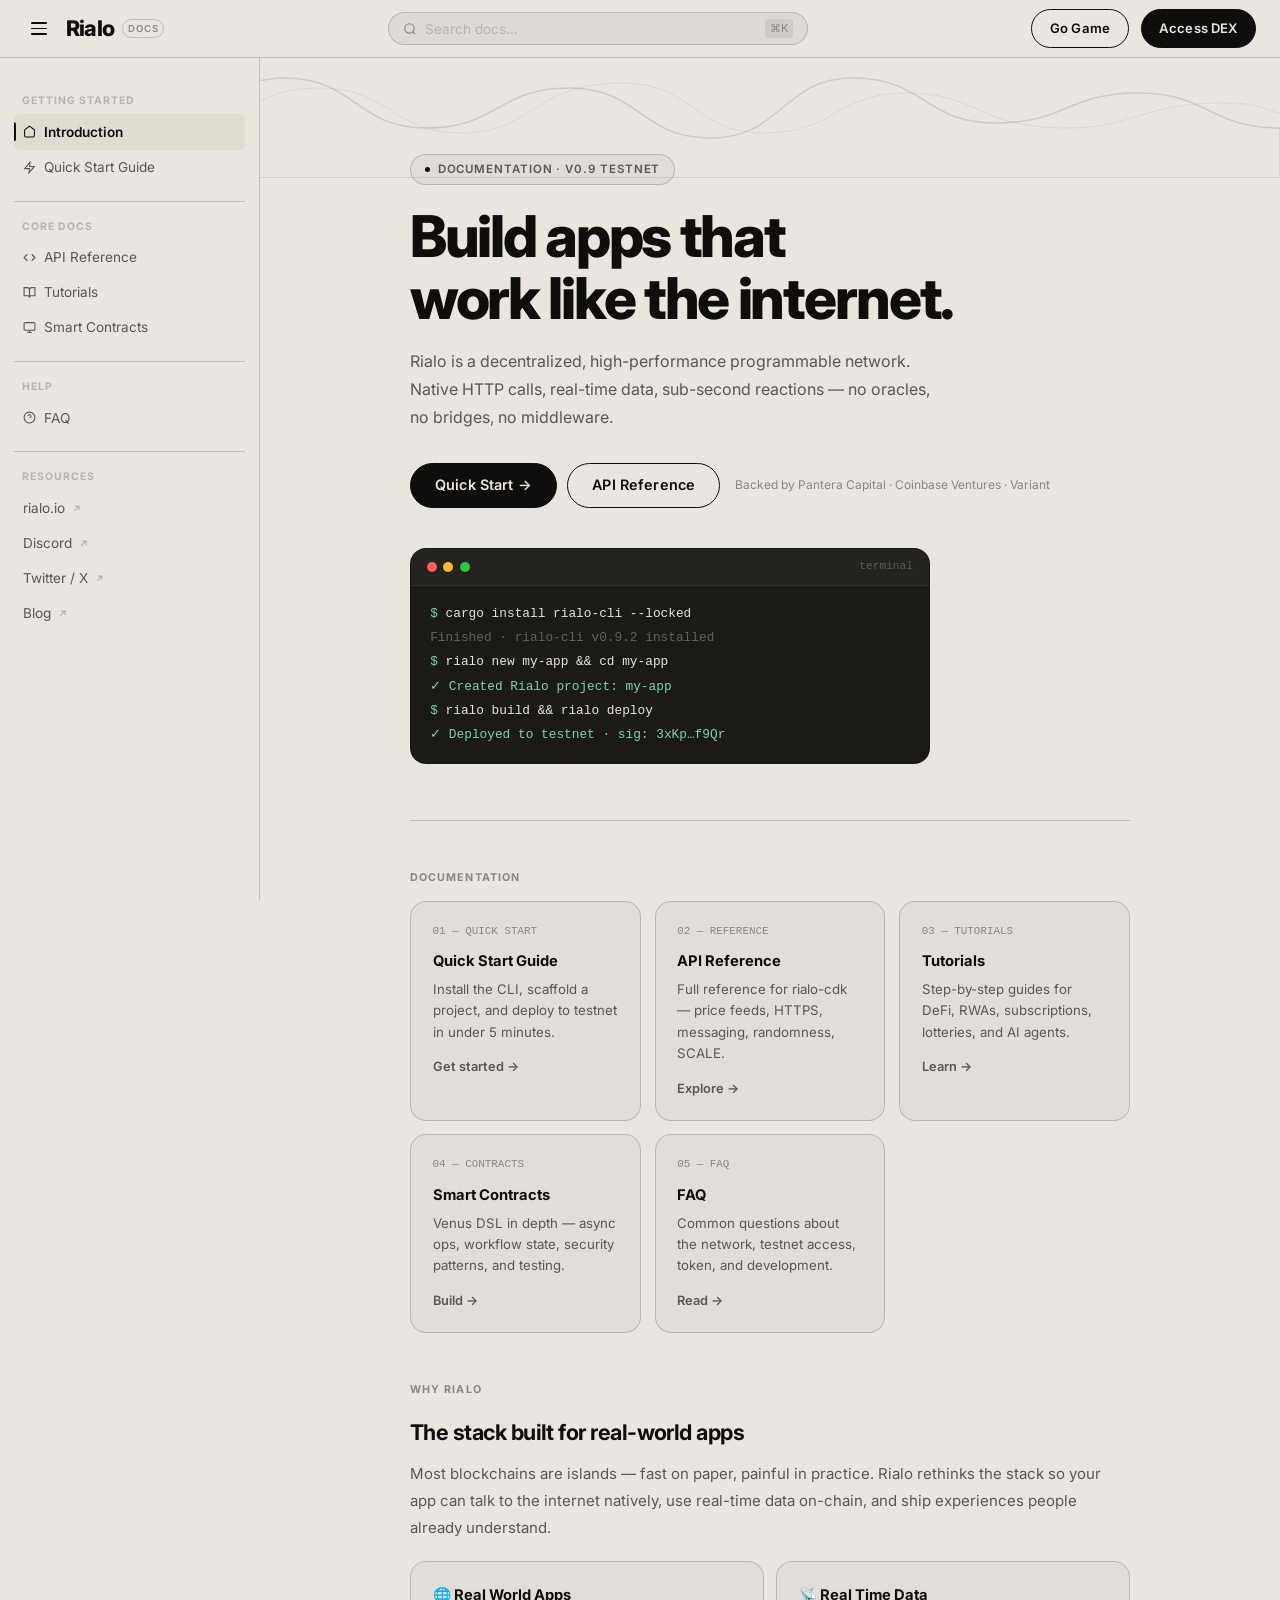
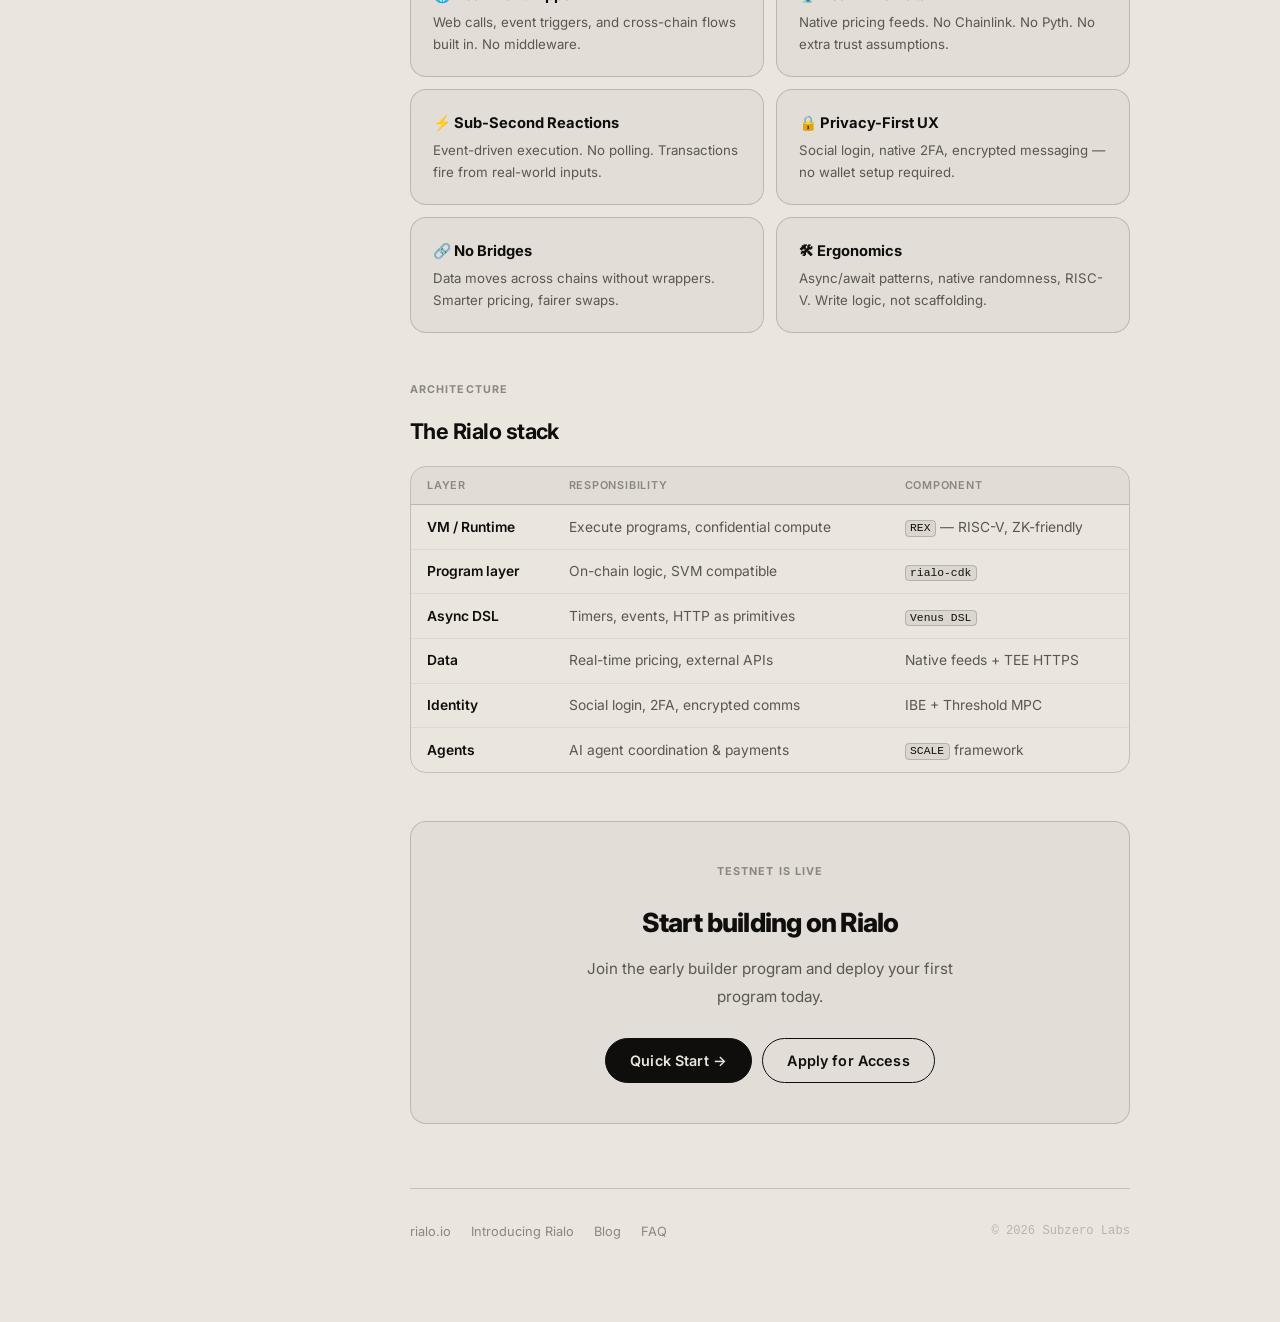
==== commit 8a9ceded: "Link Go Game button to Vercel game arena" ====
--- a/index.html
+++ b/index.html
@@ -1,4 +1,4 @@
-<!DOCTYPE html>
+﻿<!DOCTYPE html>
 <html lang="en">
 <head>
   <meta charset="UTF-8" /><meta name="viewport" content="width=device-width, initial-scale=1.0" />
@@ -28,10 +28,8 @@
     </div>
   </div>
   <div class="topnav-right">
-    <a href="https://docs.google.com/forms/d/e/1FAIpQLSfc87ZbBI0PSa5FAuRnrfJoK_X7xe_bOUI6Gw5clDwoxgCUlA/viewform" target="_blank" class="btn btn-dark">Early Access</a>
-    <a href="https://x.com/rialo_io" target="_blank" class="icon-link" aria-label="X / Twitter">
-      <svg width="16" height="16" viewBox="0 0 24 24" fill="currentColor"><path d="M18.244 2.25h3.308l-7.227 8.26 8.502 11.24H16.17l-4.714-6.231-5.401 6.231H2.746l7.73-8.835L1.254 2.25H8.08l4.253 5.622 5.911-5.622Zm-1.161 17.52h1.833L7.084 4.126H5.117z"/></svg>
-    </a>
+    <a href="https://game-arina-git-main-ajmul-s-projects.vercel.app/" target="_blank" class="btn btn-outline">Go Game</a>
+    <a href="https://rio-dex.vercel.app/" target="_blank" class="btn btn-dark">Access DEX</a>
   </div>
 </header>
 
@@ -88,8 +86,8 @@
       <div class="nav-section">
         <span class="nav-section-title">Resources</span>
         <a href="https://www.rialo.io" target="_blank" class="nav-link nav-external">rialo.io</a>
-        <a href="https://discord.gg/rialo" target="_blank" class="nav-link nav-external">Discord</a>
-        <a href="https://x.com/rialo_io" target="_blank" class="nav-link nav-external">Twitter / X</a>
+        <a href="https://discord.com/invite/RialoProtocol" target="_blank" class="nav-link nav-external">Discord</a>
+        <a href="https://x.com/RialoHQ" target="_blank" class="nav-link nav-external">Twitter / X</a>
         <a href="https://www.rialo.io/blog" target="_blank" class="nav-link nav-external">Blog</a>
       </div>
     </nav>
